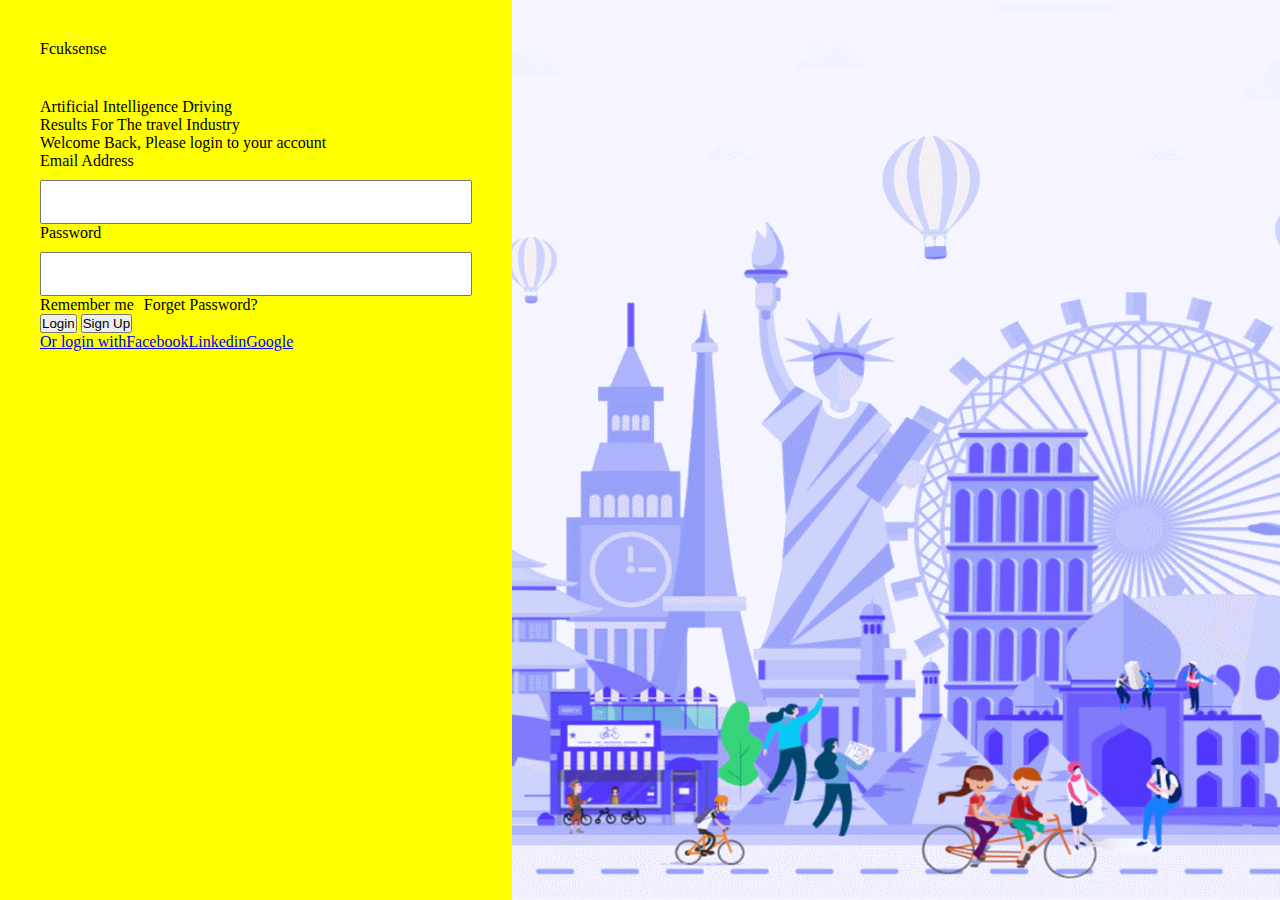
==== index.html @ 40f9b90d "form elements allignment" ====
<!DOCTYPE html>
<html lang="en">

<head>
    <meta charset="UTF-8">
    <meta http-equiv="X-UA-Compatible" content="IE=edge">
    <meta name="viewport" content="width=device-width, initial-scale=1.0">
    <title>Fcuksense</title>
    <link rel="stylesheet" href="./css/main.css">
    <link rel="stylesheet" href="./css/form.css">
    <link rel="stylesheet" href="./css/button.css">
</head>

<body>
    <main>
        <div class="left-column">
            <div class="texts">
                <p class="title">Fcuksense</p>
                <p>Artificial Intelligence Driving <br>Results For The travel Industry</p>
                <p>Welcome Back, Please login to your account</p>
            </div>

            <form class=".form" action="">
                <div class="form-row">
                    <label for="">Email Address</label>
                    <input type="text">
                </div>
                <div class="form-row">
                    <label for="">Password</label>
                    <input type="text">
                </div>
                <div class="form-row links">
                    <div>Remember me</div>
                    <div>Forget Password?</div>
                </div>
                <div class="buttons">
                    <button type="submit">Login</button>
                    <button type="submit">Sign Up</button>
                </div>
                <footer class="footer">
                    <a href="#">Or login with</a>
                    <a href="#">Facebook</a>
                    <a href="#">Linkedin</a>
                    <a href="#">Google</a>
                </footer>
            </form>
        </div>
        <div class="right-column"></div>
    </main>

</body>

</html>
---- css/main.css ----
body,
body * {
    box-sizing: border-box;
    margin: 0;
    padding: 0;
}

body {}

main {
    width: 100%;
    display: flex;
    flex-direction: row;
}

.left-column {
    width: 40%;
    background-color: yellow;
    padding: 40px;
}

.right-column {
    width: 60%;
    height: 100vh;
    background-image: url(../img/login_screen.png);
    background-size: cover;
    background-position: center;
}
---- css/form.css ----
.form {
    display: flex;
    flex-direction: column;
    gap: 40px;
    width: 100%;
    background-color: yellow;
}

.texts {
    display: flex;
    flex-direction: column;
}

.title {
    padding-bottom: 40px;
}

.form-row {
    display: flex;
    flex-direction: column;
    gap: 10px;
    width: 100%;
}

.form-row>label {}

.form-row>input {
    line-height: 40px;
}

.form-row.links {
    display: flex;
    flex-direction: row;
    width: 100%;
}

.footer {
    display: flex;
    flex-direction: row;
    width: 100%;
}

.footer>a {}
---- css/button.css ----
.buttons {}
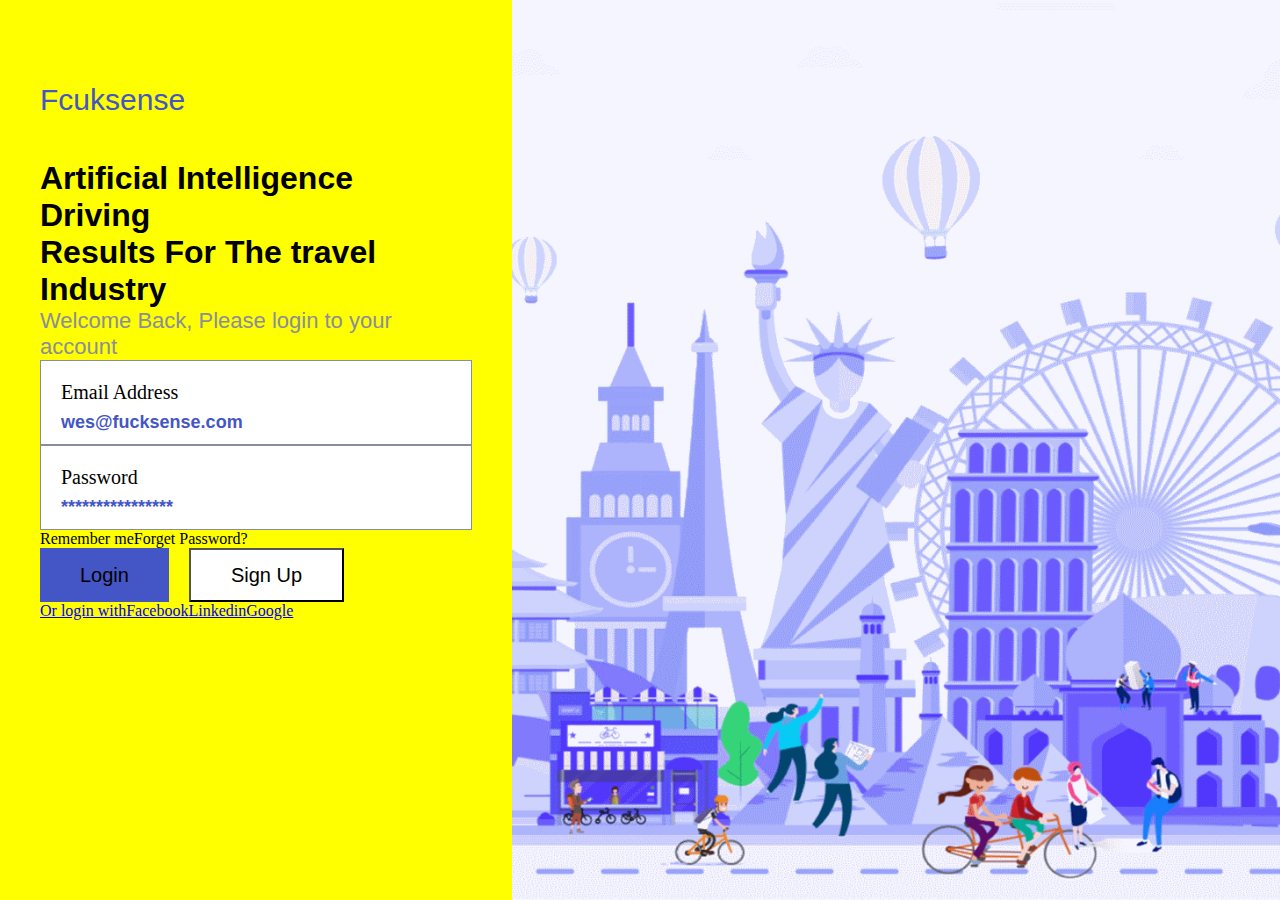
==== commit 39a6c956: "form elements vs buttons styles" ====
--- a/index.html
+++ b/index.html
@@ -16,26 +16,26 @@
         <div class="left-column">
             <div class="texts">
                 <p class="title">Fcuksense</p>
-                <p>Artificial Intelligence Driving <br>Results For The travel Industry</p>
-                <p>Welcome Back, Please login to your account</p>
+                <p class="intro">Artificial Intelligence Driving <br>Results For The travel Industry</p>
+                <p class="summary">Welcome Back, Please login to your account</p>
             </div>
 
-            <form class=".form" action="">
-                <div class="form-row">
+            <form class=".form">
+                <div class="form-row input-box">
                     <label for="">Email Address</label>
-                    <input type="text">
+                    <input placeholder="wes@fucksense.com" type="text">
                 </div>
-                <div class="form-row">
+                <div class="form-row input-box">
                     <label for="">Password</label>
-                    <input type="text">
+                    <input placeholder="****************" type="text">
                 </div>
-                <div class="form-row links">
-                    <div>Remember me</div>
-                    <div>Forget Password?</div>
+                <div class="form-row form-links">
+                    <div class="remember-link">Remember me</div>
+                    <div class="forgot-link">Forget Password?</div>
                 </div>
                 <div class="buttons">
-                    <button type="submit">Login</button>
-                    <button type="submit">Sign Up</button>
+                    <button class="login-btn buttons-style" type="submit">Login</button>
+                    <button class="submit-btn buttons-style" type="submit">Sign Up</button>
                 </div>
                 <footer class="footer">
                     <a href="#">Or login with</a>
--- a/css/form.css
+++ b/css/form.css
@@ -1,7 +1,6 @@
 .form {
     display: flex;
     flex-direction: column;
-    gap: 40px;
     width: 100%;
     background-color: yellow;
 }
@@ -12,20 +11,56 @@
 }
 
 .title {
-    padding-bottom: 40px;
+    font-size: 30px;
+    line-height: 120px;
+    font-family: Verdana, Geneva, Tahoma, sans-serif;
+    color: #4456C6;
+}
+
+.intro {
+    font-size: 32px;
+    font-family: Verdana, Geneva, Tahoma, sans-serif;
+    font-weight: bold;
+    color: black;
+}
+
+.summary {
+    font-size: 22px;
+    font-family: Verdana, Geneva, Tahoma, sans-serif;
+    color: #898E9C;
 }
 
 .form-row {
     display: flex;
     flex-direction: column;
-    gap: 10px;
     width: 100%;
 }
 
-.form-row>label {}
+.form-row>label {
+    font-size: 20px;
+}
 
 .form-row>input {
     line-height: 40px;
+    border: none;
+}
+
+div.form-row.input-box {
+    border: 1px solid #898E9C;
+    background-color: white;
+    padding: 20px;
+    padding-bottom: 0;
+}
+
+.form-row>input::placeholder {
+    color: #4456C6;
+    font-size: 18px;
+    font-weight: bold;
+}
+
+.form-row.form-links {
+    flex-direction: row;
+    justify-content: start
 }
 
 .form-row.links {
--- a/css/button.css
+++ b/css/button.css
@@ -1 +1,22 @@
-.buttons {}+.buttons {
+    display: flex;
+    flex-direction: row;
+    gap: 20px;
+}
+
+.buttons-style {
+    font-size: 20px;
+    line-height: 50px;
+    padding: 0 40px;
+}
+
+.login-btn {
+    background-color: #4456C6;
+    border: none;
+}
+
+.submit-btn {
+    background-color: white;
+    border: #4456C6#4456C6;
+    ;
+}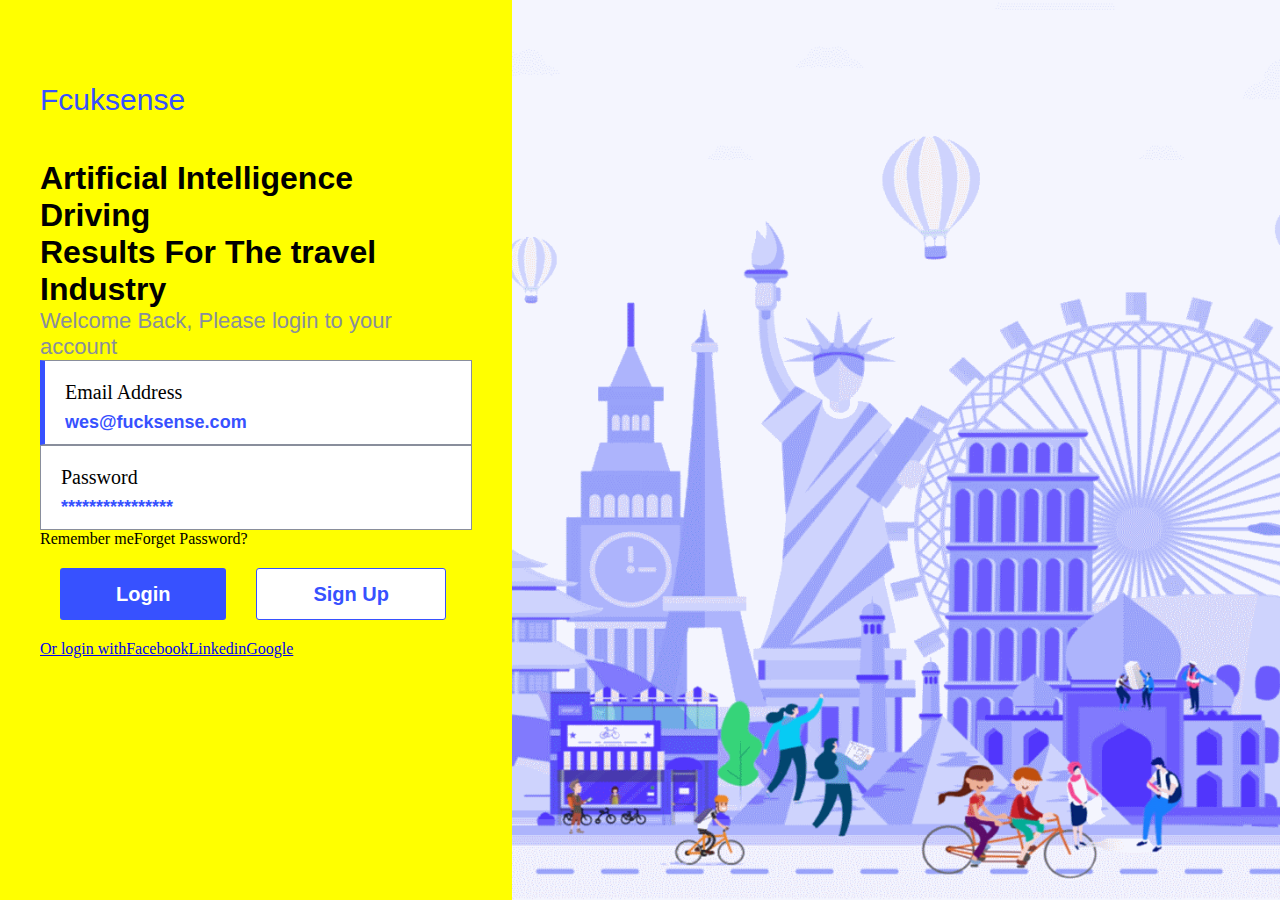
==== commit 553be8b6: "final button styles" ====
--- a/index.html
+++ b/index.html
@@ -21,8 +21,8 @@
             </div>
 
             <form class=".form">
-                <div class="form-row input-box">
-                    <label for="">Email Address</label>
+                <div class="form-row input-box email-field">
+                    <label class="email-field">Email Address</label>
                     <input placeholder="wes@fucksense.com" type="text">
                 </div>
                 <div class="form-row input-box">
--- a/css/form.css
+++ b/css/form.css
@@ -14,7 +14,7 @@
     font-size: 30px;
     line-height: 120px;
     font-family: Verdana, Geneva, Tahoma, sans-serif;
-    color: #4456C6;
+    color: #3751FF;
 }
 
 .intro {
@@ -45,6 +45,10 @@
     border: none;
 }
 
+div.form-row.input-box.email-field {
+    border-left: 5px solid #3751FF;
+}
+
 div.form-row.input-box {
     border: 1px solid #898E9C;
     background-color: white;
@@ -53,7 +57,7 @@
 }
 
 .form-row>input::placeholder {
-    color: #4456C6;
+    color: #3751FF;
     font-size: 18px;
     font-weight: bold;
 }
--- a/css/button.css
+++ b/css/button.css
@@ -1,22 +1,28 @@
 .buttons {
     display: flex;
     flex-direction: row;
-    gap: 20px;
+    gap: 30px;
+    padding: 20px;
 }
 
 .buttons-style {
     font-size: 20px;
     line-height: 50px;
-    padding: 0 40px;
+    padding: 0 56px;
+    font-weight: bold;
+    border-radius: 3px;
+    cursor: pointer;
 }
 
 .login-btn {
-    background-color: #4456C6;
+    background-color: #3751FF;
     border: none;
+    color: white;
 }
 
 .submit-btn {
     background-color: white;
-    border: #4456C6#4456C6;
+    border: 1px solid #3751FF;
+    color: #3751FF;
     ;
 }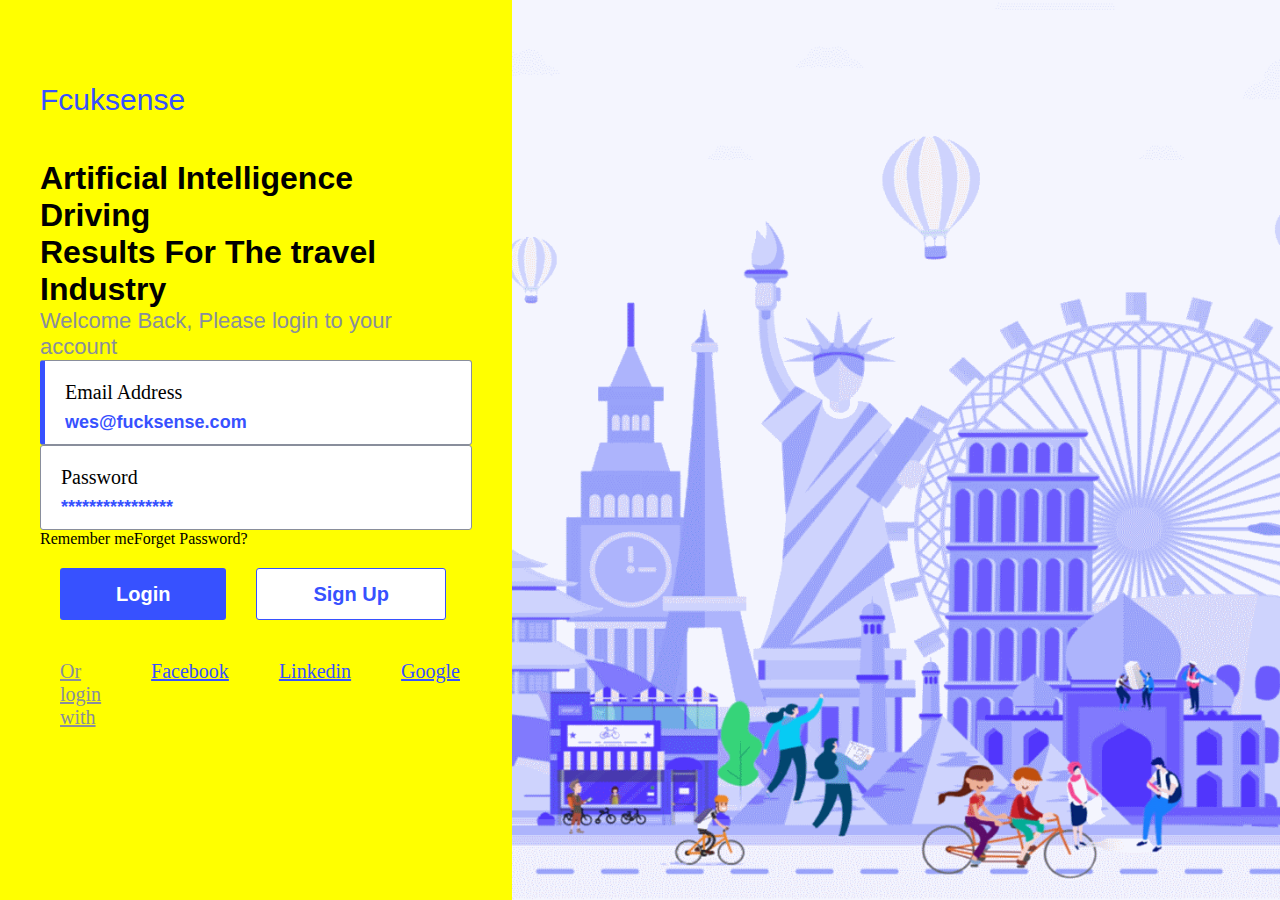
==== commit d8149e2d: "button and form styles" ====
--- a/index.html
+++ b/index.html
@@ -38,7 +38,7 @@
                     <button class="submit-btn buttons-style" type="submit">Sign Up</button>
                 </div>
                 <footer class="footer">
-                    <a href="#">Or login with</a>
+                    <a class="login-link" href="#">Or login with</a>
                     <a href="#">Facebook</a>
                     <a href="#">Linkedin</a>
                     <a href="#">Google</a>
--- a/css/form.css
+++ b/css/form.css
@@ -54,6 +54,7 @@
     background-color: white;
     padding: 20px;
     padding-bottom: 0;
+    border-radius: 3px;
 }
 
 .form-row>input::placeholder {
@@ -76,7 +77,16 @@
 .footer {
     display: flex;
     flex-direction: row;
+    gap: 10px;
     width: 100%;
 }
 
-.footer>a {}+.footer>a:nth-child(1) {
+    color: #898E9C;
+}
+
+.footer>a {
+    font-size: 20px;
+    color: #3751FF;
+    padding: 20px;
+}--- a/css/button.css
+++ b/css/button.css
@@ -24,5 +24,4 @@
     background-color: white;
     border: 1px solid #3751FF;
     color: #3751FF;
-    ;
 }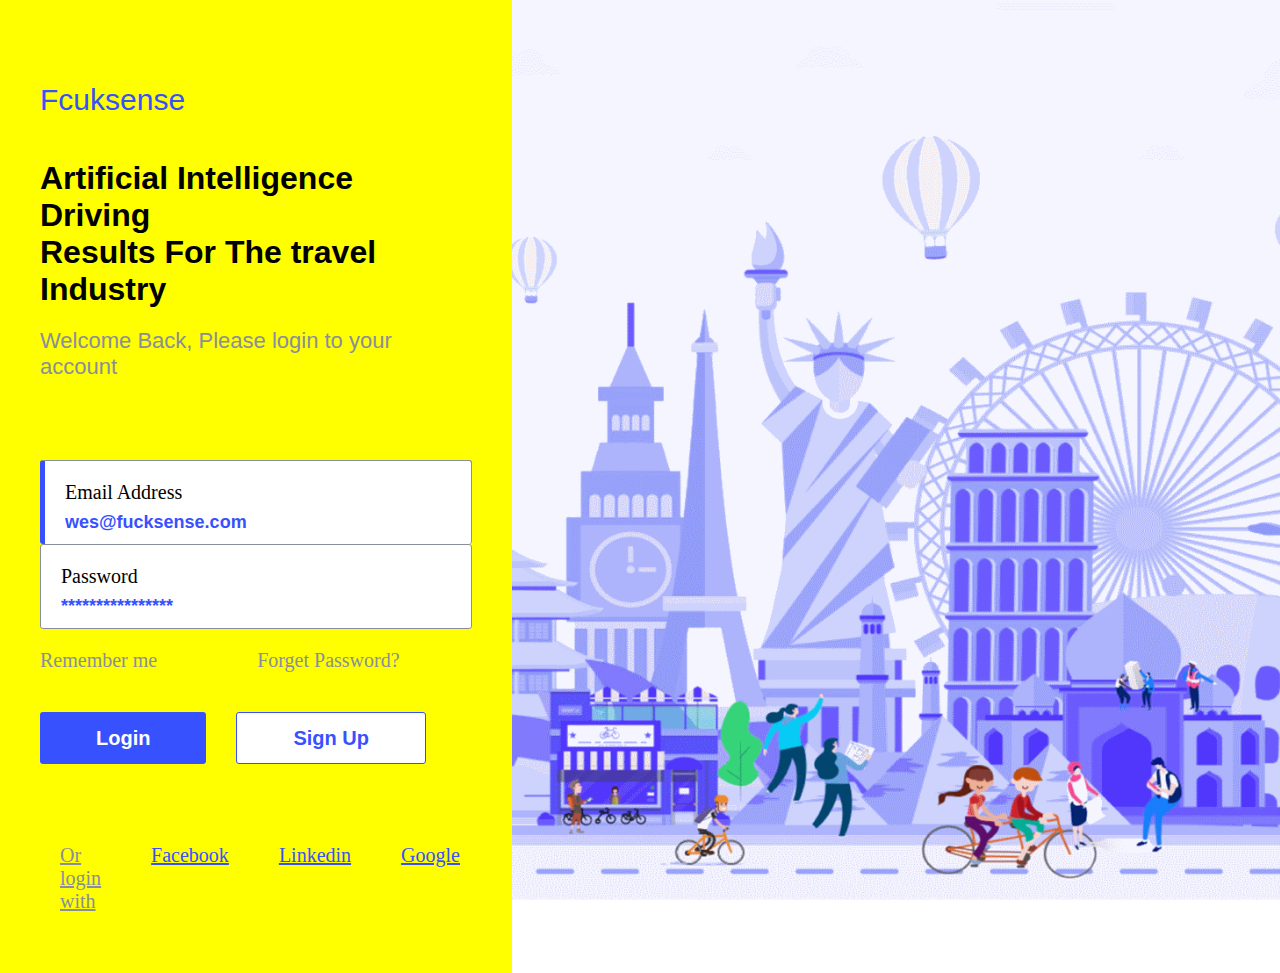
==== commit 134a0e27: "input field_remove border" ====
--- a/index.html
+++ b/index.html
@@ -26,7 +26,7 @@
                     <input placeholder="wes@fucksense.com" type="text">
                 </div>
                 <div class="form-row input-box">
-                    <label for="">Password</label>
+                    <label>Password</label>
                     <input placeholder="****************" type="text">
                 </div>
                 <div class="form-row form-links">
--- a/css/main.css
+++ b/css/main.css
@@ -11,6 +11,7 @@
     width: 100%;
     display: flex;
     flex-direction: row;
+    position: relative;
 }
 
 .left-column {
--- a/css/form.css
+++ b/css/form.css
@@ -3,6 +3,7 @@
     flex-direction: column;
     width: 100%;
     background-color: yellow;
+    position: absolute;
 }
 
 .texts {
@@ -22,12 +23,14 @@
     font-family: Verdana, Geneva, Tahoma, sans-serif;
     font-weight: bold;
     color: black;
+    padding-bottom: 20px;
 }
 
 .summary {
     font-size: 22px;
     font-family: Verdana, Geneva, Tahoma, sans-serif;
     color: #898E9C;
+    padding-bottom: 80px;
 }
 
 .form-row {
@@ -47,6 +50,7 @@
 
 div.form-row.input-box.email-field {
     border-left: 5px solid #3751FF;
+    border-bottom: none;
 }
 
 div.form-row.input-box {
@@ -65,13 +69,10 @@
 
 .form-row.form-links {
     flex-direction: row;
-    justify-content: start
-}
-
-.form-row.links {
-    display: flex;
-    flex-direction: row;
-    width: 100%;
+    gap: 100px;
+    font-size: 20px;
+    color: #898E9C;
+    padding-top: 20px;
 }
 
 .footer {
@@ -79,6 +80,7 @@
     flex-direction: row;
     gap: 10px;
     width: 100%;
+    padding-top: 60px;
 }
 
 .footer>a:nth-child(1) {
--- a/css/button.css
+++ b/css/button.css
@@ -2,7 +2,7 @@
     display: flex;
     flex-direction: row;
     gap: 30px;
-    padding: 20px;
+    padding-top: 40px;
 }
 
 .buttons-style {
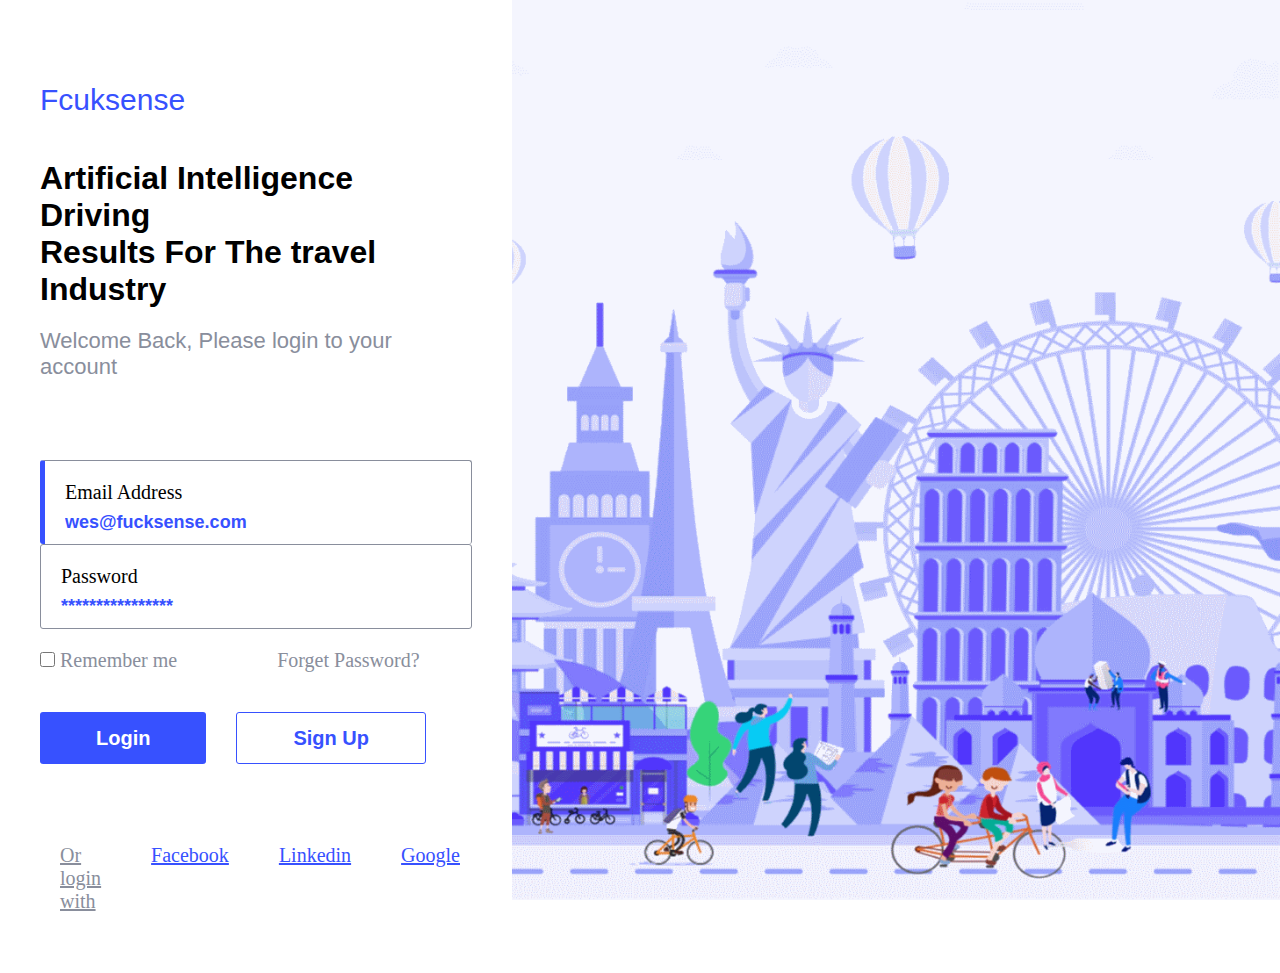
==== commit 17eb3e4a: "form style updates" ====
--- a/index.html
+++ b/index.html
@@ -30,8 +30,11 @@
                     <input placeholder="****************" type="text">
                 </div>
                 <div class="form-row form-links">
-                    <div class="remember-link">Remember me</div>
-                    <div class="forgot-link">Forget Password?</div>
+                    <div class="remember-link">
+                        <input type="checkbox">
+                        <a href="#">Remember me</a>
+                    </div>
+                    <a class="forgot-link" href="#">Forget Password?</a>
                 </div>
                 <div class="buttons">
                     <button class="login-btn buttons-style" type="submit">Login</button>
--- a/css/main.css
+++ b/css/main.css
@@ -16,7 +16,6 @@
 
 .left-column {
     width: 40%;
-    background-color: yellow;
     padding: 40px;
 }
 
@@ -25,5 +24,5 @@
     height: 100vh;
     background-image: url(../img/login_screen.png);
     background-size: cover;
-    background-position: center;
+    background-position: right bottom;
 }--- a/css/form.css
+++ b/css/form.css
@@ -71,8 +71,22 @@
     flex-direction: row;
     gap: 100px;
     font-size: 20px;
+    padding-top: 20px;
+}
+
+.remember-link>input {
+    height: 15px;
+    width: 15px;
+}
+
+.remember-link>a {
     color: #898E9C;
-    padding-top: 20px;
+    text-decoration: none;
+}
+
+.form-row.form-links>a {
+    color: #898E9C;
+    text-decoration: none;
 }
 
 .footer {
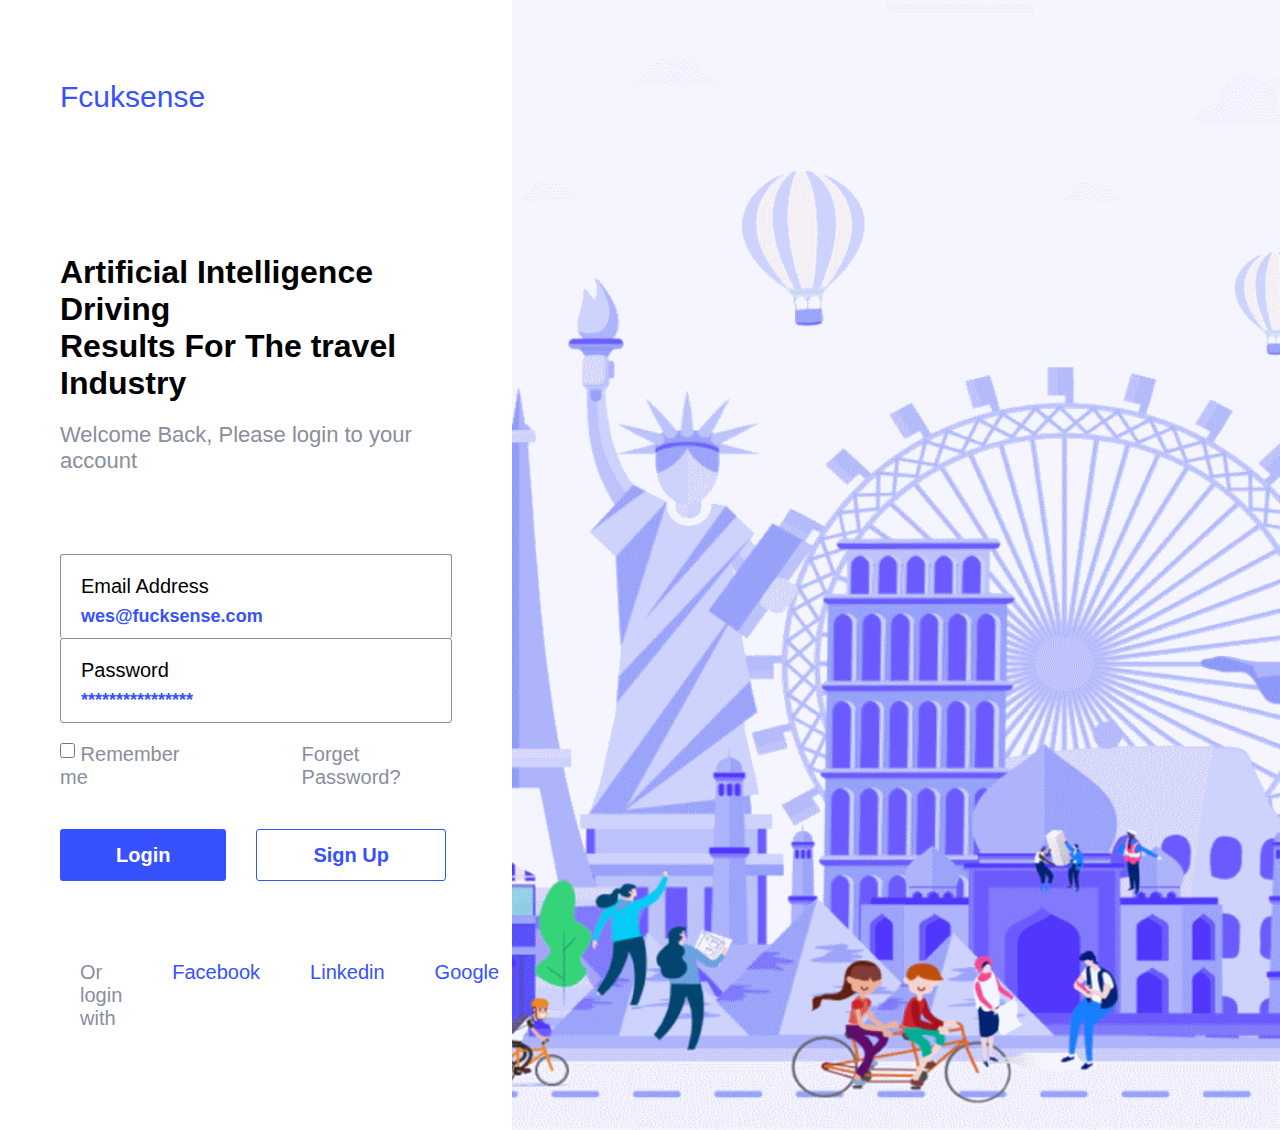
==== commit b621a4ad: "gitignore vs Paret principe" ====
--- a/index.html
+++ b/index.html
@@ -23,11 +23,11 @@
             <form class=".form">
                 <div class="form-row input-box email-field">
                     <label class="email-field">Email Address</label>
-                    <input placeholder="wes@fucksense.com" type="text">
+                    <input placeholder="wes@fucksense.com" type="text" required>
                 </div>
                 <div class="form-row input-box">
                     <label>Password</label>
-                    <input placeholder="****************" type="text">
+                    <input placeholder="****************" type="text" required>
                 </div>
                 <div class="form-row form-links">
                     <div class="remember-link">
@@ -41,14 +41,14 @@
                     <button class="submit-btn buttons-style" type="submit">Sign Up</button>
                 </div>
                 <footer class="footer">
-                    <a class="login-link" href="#">Or login with</a>
-                    <a href="#">Facebook</a>
-                    <a href="#">Linkedin</a>
-                    <a href="#">Google</a>
+                    <a class="login-link" href="#" target="_blank">Or login with </a>
+                    <a href="#" target="_blank">Facebook</a>
+                    <a href="#" target="_blank">Linkedin</a>
+                    <a href="#" target="_blank">Google</a>
                 </footer>
             </form>
         </div>
-        <div class="right-column"></div>
+        <div class=" right-column "></div>
     </main>
 
 </body>
--- a/css/main.css
+++ b/css/main.css
@@ -1,8 +1,10 @@
 body,
 body * {
-    box-sizing: border-box;
     margin: 0;
     padding: 0;
+    vertical-align: top;
+    box-sizing: border-box;
+    font-family: 'Gill Sans', 'Gill Sans MT', Calibri, 'Trebuchet MS', sans-serif;
 }
 
 body {}
@@ -16,12 +18,11 @@
 
 .left-column {
     width: 40%;
-    padding: 40px;
+    padding: 80px 60px;
 }
 
 .right-column {
     width: 60%;
-    height: 100vh;
     background-image: url(../img/login_screen.png);
     background-size: cover;
     background-position: right bottom;
--- a/css/form.css
+++ b/css/form.css
@@ -13,7 +13,7 @@
 
 .title {
     font-size: 30px;
-    line-height: 120px;
+    padding-bottom: 140px;
     font-family: Verdana, Geneva, Tahoma, sans-serif;
     color: #3751FF;
 }
@@ -49,7 +49,7 @@
 }
 
 div.form-row.input-box.email-field {
-    border-left: 5px solid #3751FF;
+    /* border-left: 5px solid #3751FF;*/
     border-bottom: none;
 }
 
@@ -105,4 +105,5 @@
     font-size: 20px;
     color: #3751FF;
     padding: 20px;
+    text-decoration: none;
 }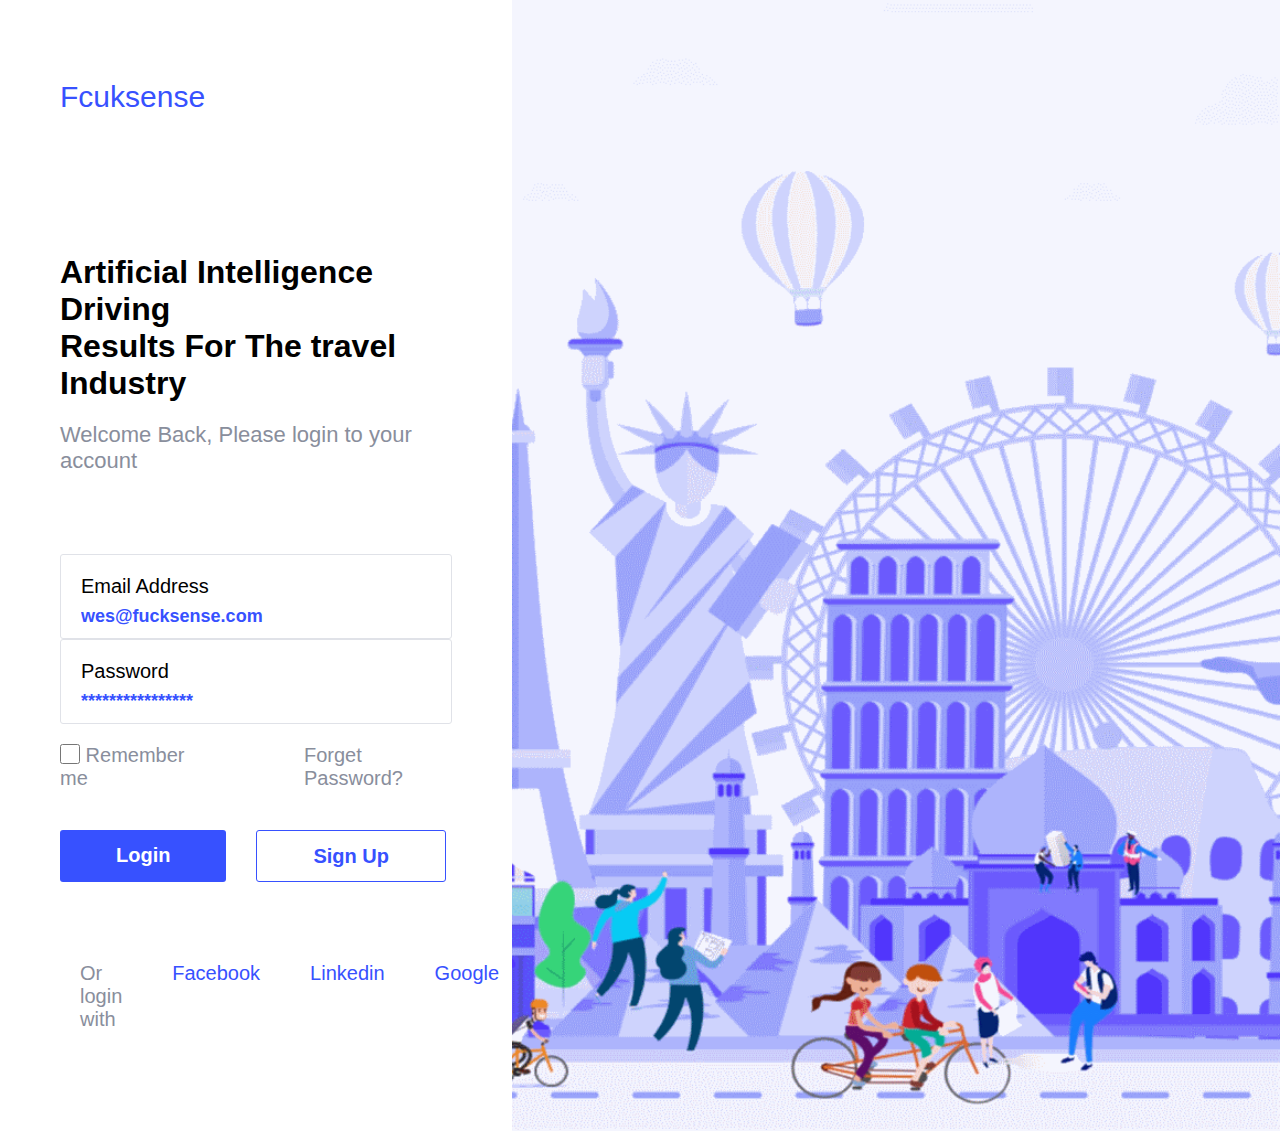
==== commit dd88d839: "added links" ====
--- a/index.html
+++ b/index.html
@@ -25,6 +25,7 @@
                     <label class="email-field">Email Address</label>
                     <input placeholder="wes@fucksense.com" type="text" required>
                 </div>
+
                 <div class="form-row input-box">
                     <label>Password</label>
                     <input placeholder="****************" type="text" required>
@@ -34,17 +35,17 @@
                         <input type="checkbox">
                         <a href="#">Remember me</a>
                     </div>
-                    <a class="forgot-link" href="#">Forget Password?</a>
+                    <a class="forgot-link" href="./forgot-password.html">Forget Password?</a>
                 </div>
                 <div class="buttons">
-                    <button class="login-btn buttons-style" type="submit">Login</button>
-                    <button class="submit-btn buttons-style" type="submit">Sign Up</button>
+                    <a class="login-btn buttons-style" href="#" target="_blank">Login</a>
+                    <a class="submit-btn buttons-style" href="./sign-up.html" target="_blank ">Sign Up</a>
                 </div>
-                <footer class="footer">
-                    <a class="login-link" href="#" target="_blank">Or login with </a>
-                    <a href="#" target="_blank">Facebook</a>
-                    <a href="#" target="_blank">Linkedin</a>
-                    <a href="#" target="_blank">Google</a>
+                <footer class="footer ">
+                    <a class="login-link " href="./sign-up.html " target="_blank ">Or login with </a>
+                    <a href="# " target="_blank ">Facebook</a>
+                    <a href="# " target="_blank ">Linkedin</a>
+                    <a href="# " target="_blank ">Google</a>
                 </footer>
             </form>
         </div>
--- a/css/form.css
+++ b/css/form.css
@@ -48,13 +48,12 @@
     border: none;
 }
 
-div.form-row.input-box.email-field {
-    /* border-left: 5px solid #3751FF;*/
-    border-bottom: none;
+.form-row>input:focus {
+    border-left: 5px solid #3751FF;
 }
 
 div.form-row.input-box {
-    border: 1px solid #898E9C;
+    border: 1px solid #E0E2E8;
     background-color: white;
     padding: 20px;
     padding-bottom: 0;
@@ -75,8 +74,8 @@
 }
 
 .remember-link>input {
-    height: 15px;
-    width: 15px;
+    height: 20px;
+    width: 20px;
 }
 
 .remember-link>a {
--- a/css/button.css
+++ b/css/button.css
@@ -11,7 +11,7 @@
     padding: 0 56px;
     font-weight: bold;
     border-radius: 3px;
-    cursor: pointer;
+    text-decoration: none;
 }
 
 .login-btn {
